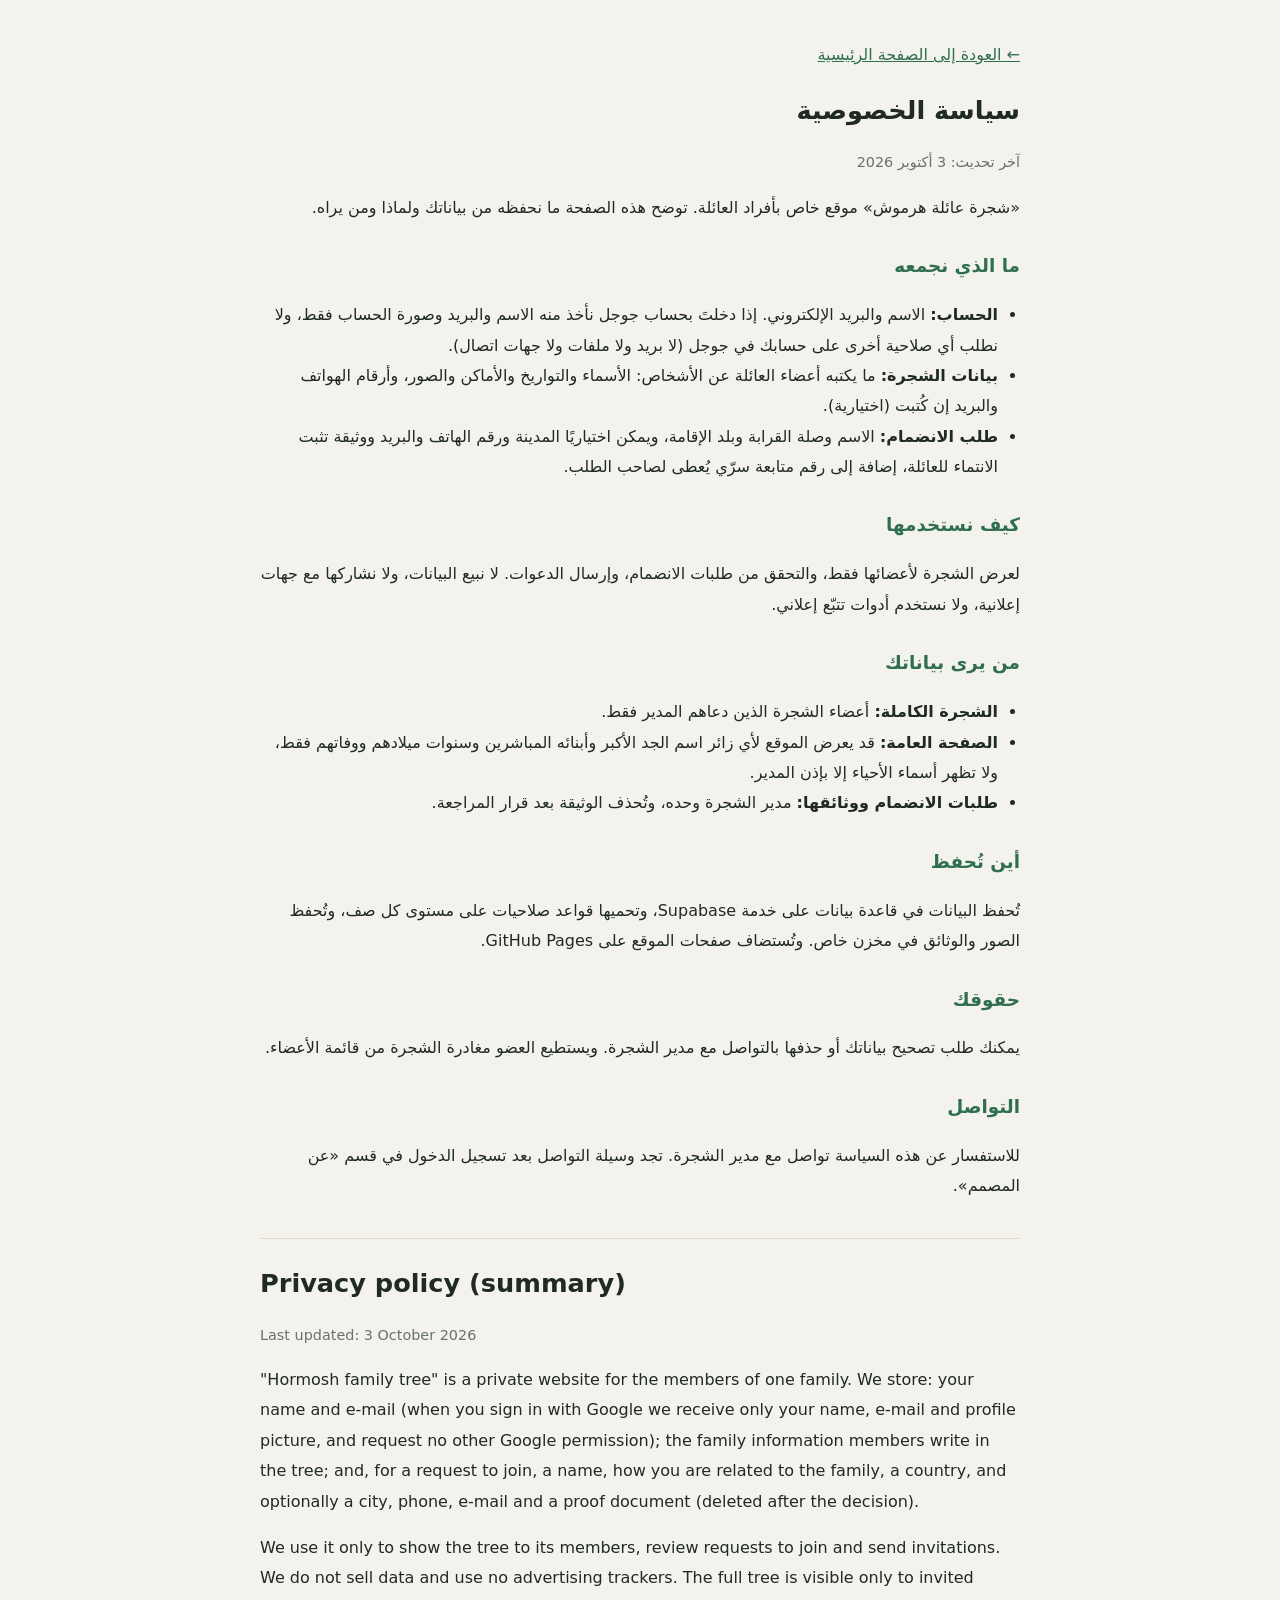
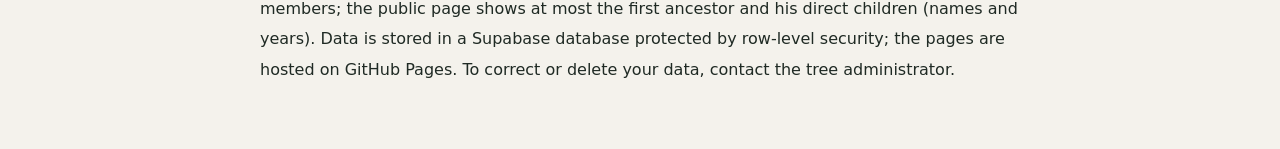
==== privacy.html @ 8e29c39a "Add a privacy policy page and link it from the home page Google asks for a public privacy policy add" ====
<!doctype html>
<html lang="ar" dir="rtl">
<head>
  <meta charset="utf-8">
  <meta name="viewport" content="width=device-width, initial-scale=1">
  <title>سياسة الخصوصية — شجرة عائلة هرموش</title>
  <meta name="description" content="ما الذي يحفظه موقع شجرة عائلة هرموش من بياناتك، ولماذا، ومن يراها.">
  <link rel="canonical" href="https://bdaboyahea1-prog.github.io/family-tree/privacy.html">
  <style>
    body { margin: 0; font-family: Tajawal, system-ui, sans-serif; line-height: 1.9; color: #1f2a24; background: #f4f2ec; }
    main { max-width: 760px; margin: 0 auto; padding: 24px 18px 48px; }
    h1 { font-size: 1.6rem; margin: 8px 0 4px; }
    h2 { font-size: 1.15rem; margin: 26px 0 6px; color: #2f6f4f; }
    p, li { font-size: 1rem; }
    ul { padding-inline-start: 22px; }
    .muted { color: #68726c; font-size: 0.9rem; }
    a { color: #2f6f4f; }
    .en { margin-top: 36px; padding-top: 12px; border-top: 1px solid #ddd8cb; direction: ltr; text-align: left; }
  </style>
</head>
<body>
<main>
  <p><a href="./">← العودة إلى الصفحة الرئيسية</a></p>
  <h1>سياسة الخصوصية</h1>
  <p class="muted">آخر تحديث: 3 أكتوبر 2026</p>
  <p>«شجرة عائلة هرموش» موقع خاص بأفراد العائلة. توضح هذه الصفحة ما نحفظه من بياناتك ولماذا ومن يراه.</p>

  <h2>ما الذي نجمعه</h2>
  <ul>
    <li><strong>الحساب:</strong> الاسم والبريد الإلكتروني. إذا دخلتَ بحساب جوجل نأخذ منه الاسم والبريد وصورة الحساب فقط، ولا نطلب أي صلاحية أخرى على حسابك في جوجل (لا بريد ولا ملفات ولا جهات اتصال).</li>
    <li><strong>بيانات الشجرة:</strong> ما يكتبه أعضاء العائلة عن الأشخاص: الأسماء والتواريخ والأماكن والصور، وأرقام الهواتف والبريد إن كُتبت (اختيارية).</li>
    <li><strong>طلب الانضمام:</strong> الاسم وصلة القرابة وبلد الإقامة، ويمكن اختياريًا المدينة ورقم الهاتف والبريد ووثيقة تثبت الانتماء للعائلة، إضافة إلى رقم متابعة سرّي يُعطى لصاحب الطلب.</li>
  </ul>

  <h2>كيف نستخدمها</h2>
  <p>لعرض الشجرة لأعضائها فقط، والتحقق من طلبات الانضمام، وإرسال الدعوات. لا نبيع البيانات، ولا نشاركها مع جهات إعلانية، ولا نستخدم أدوات تتبّع إعلاني.</p>

  <h2>من يرى بياناتك</h2>
  <ul>
    <li><strong>الشجرة الكاملة:</strong> أعضاء الشجرة الذين دعاهم المدير فقط.</li>
    <li><strong>الصفحة العامة:</strong> قد يعرض الموقع لأي زائر اسم الجد الأكبر وأبنائه المباشرين وسنوات ميلادهم ووفاتهم فقط، ولا تظهر أسماء الأحياء إلا بإذن المدير.</li>
    <li><strong>طلبات الانضمام ووثائقها:</strong> مدير الشجرة وحده، وتُحذف الوثيقة بعد قرار المراجعة.</li>
  </ul>

  <h2>أين تُحفظ</h2>
  <p>تُحفظ البيانات في قاعدة بيانات على خدمة Supabase، وتحميها قواعد صلاحيات على مستوى كل صف، وتُحفظ الصور والوثائق في مخزن خاص. وتُستضاف صفحات الموقع على GitHub Pages.</p>

  <h2>حقوقك</h2>
  <p>يمكنك طلب تصحيح بياناتك أو حذفها بالتواصل مع مدير الشجرة. ويستطيع العضو مغادرة الشجرة من قائمة الأعضاء.</p>

  <h2>التواصل</h2>
  <p>للاستفسار عن هذه السياسة تواصل مع مدير الشجرة. تجد وسيلة التواصل بعد تسجيل الدخول في قسم «عن المصمم».</p>

  <section class="en">
    <h1>Privacy policy (summary)</h1>
    <p class="muted">Last updated: 3 October 2026</p>
    <p>"Hormosh family tree" is a private website for the members of one family. We store: your name and e-mail (when you sign in with Google we receive only your name, e-mail and profile picture, and request no other Google permission); the family information members write in the tree; and, for a request to join, a name, how you are related to the family, a country, and optionally a city, phone, e-mail and a proof document (deleted after the decision).</p>
    <p>We use it only to show the tree to its members, review requests to join and send invitations. We do not sell data and use no advertising trackers. The full tree is visible only to invited members; the public page shows at most the first ancestor and his direct children (names and years). Data is stored in a Supabase database protected by row-level security; the pages are hosted on GitHub Pages. To correct or delete your data, contact the tree administrator.</p>
  </section>
</main>
</body>
</html>
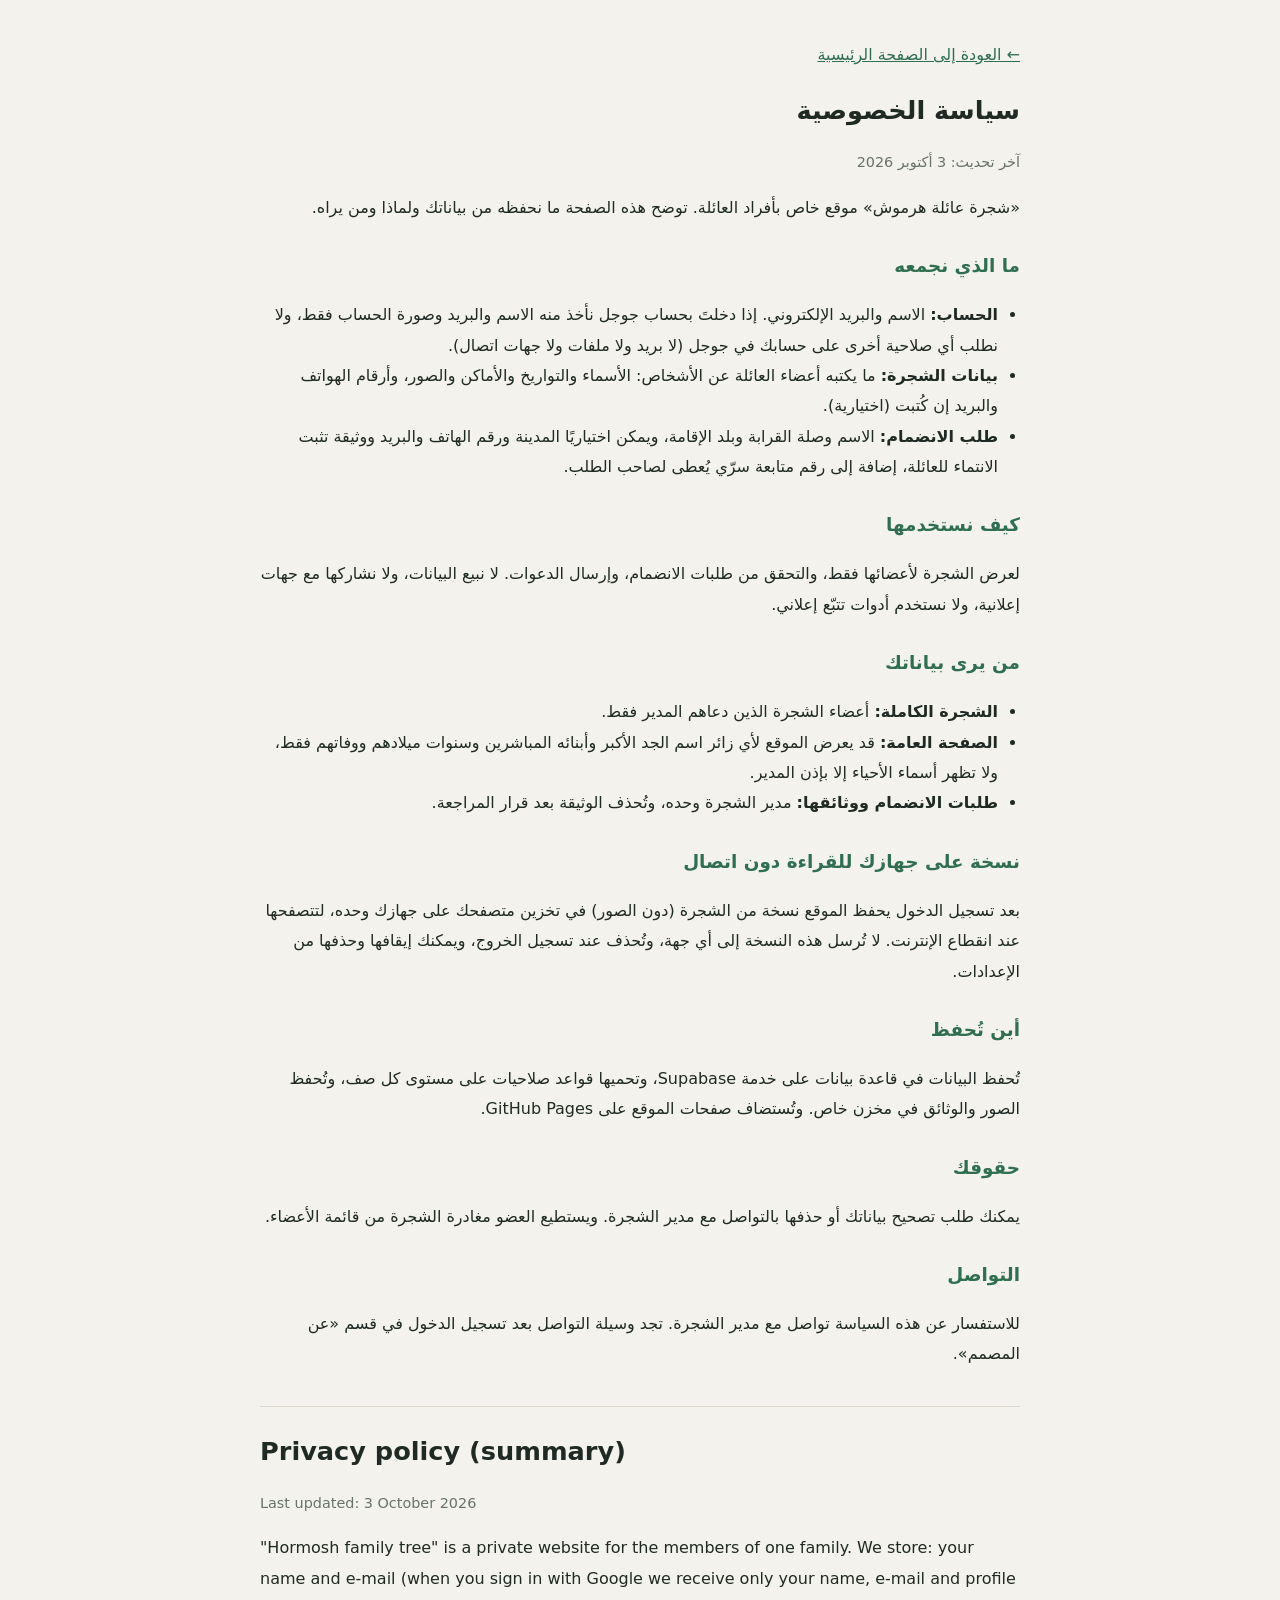
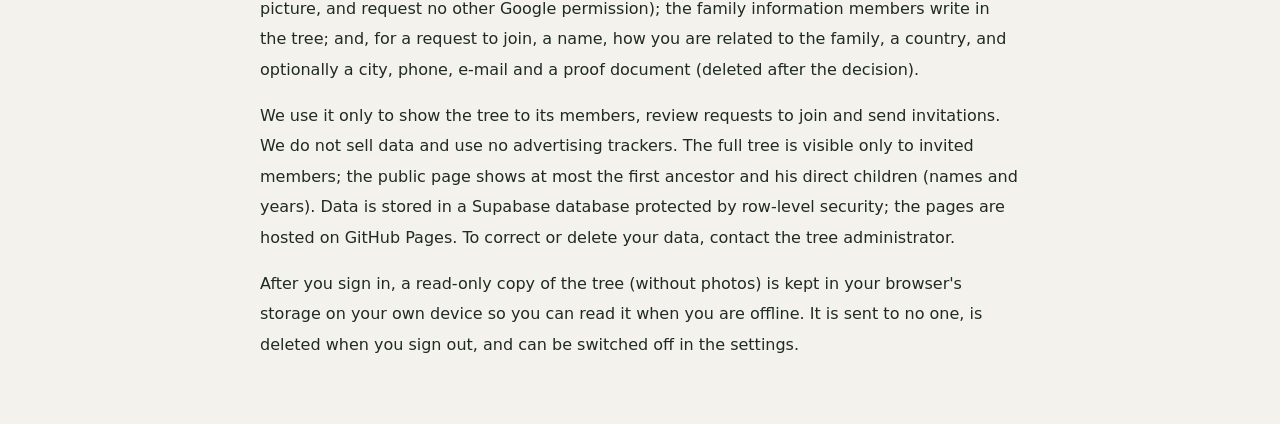
==== commit e156b71d: "Read the tree without a connection; fix the bottom bar's tree button After the tree loads, a copy (p" ====
--- a/privacy.html
+++ b/privacy.html
@@ -42,6 +42,9 @@
     <li><strong>طلبات الانضمام ووثائقها:</strong> مدير الشجرة وحده، وتُحذف الوثيقة بعد قرار المراجعة.</li>
   </ul>
 
+  <h2>نسخة على جهازك للقراءة دون اتصال</h2>
+  <p>بعد تسجيل الدخول يحفظ الموقع نسخة من الشجرة (دون الصور) في تخزين متصفحك على جهازك وحده، لتتصفحها عند انقطاع الإنترنت. لا تُرسل هذه النسخة إلى أي جهة، وتُحذف عند تسجيل الخروج، ويمكنك إيقافها وحذفها من الإعدادات.</p>
+
   <h2>أين تُحفظ</h2>
   <p>تُحفظ البيانات في قاعدة بيانات على خدمة Supabase، وتحميها قواعد صلاحيات على مستوى كل صف، وتُحفظ الصور والوثائق في مخزن خاص. وتُستضاف صفحات الموقع على GitHub Pages.</p>
 
@@ -56,6 +59,7 @@
     <p class="muted">Last updated: 3 October 2026</p>
     <p>"Hormosh family tree" is a private website for the members of one family. We store: your name and e-mail (when you sign in with Google we receive only your name, e-mail and profile picture, and request no other Google permission); the family information members write in the tree; and, for a request to join, a name, how you are related to the family, a country, and optionally a city, phone, e-mail and a proof document (deleted after the decision).</p>
     <p>We use it only to show the tree to its members, review requests to join and send invitations. We do not sell data and use no advertising trackers. The full tree is visible only to invited members; the public page shows at most the first ancestor and his direct children (names and years). Data is stored in a Supabase database protected by row-level security; the pages are hosted on GitHub Pages. To correct or delete your data, contact the tree administrator.</p>
+    <p>After you sign in, a read-only copy of the tree (without photos) is kept in your browser's storage on your own device so you can read it when you are offline. It is sent to no one, is deleted when you sign out, and can be switched off in the settings.</p>
   </section>
 </main>
 </body>
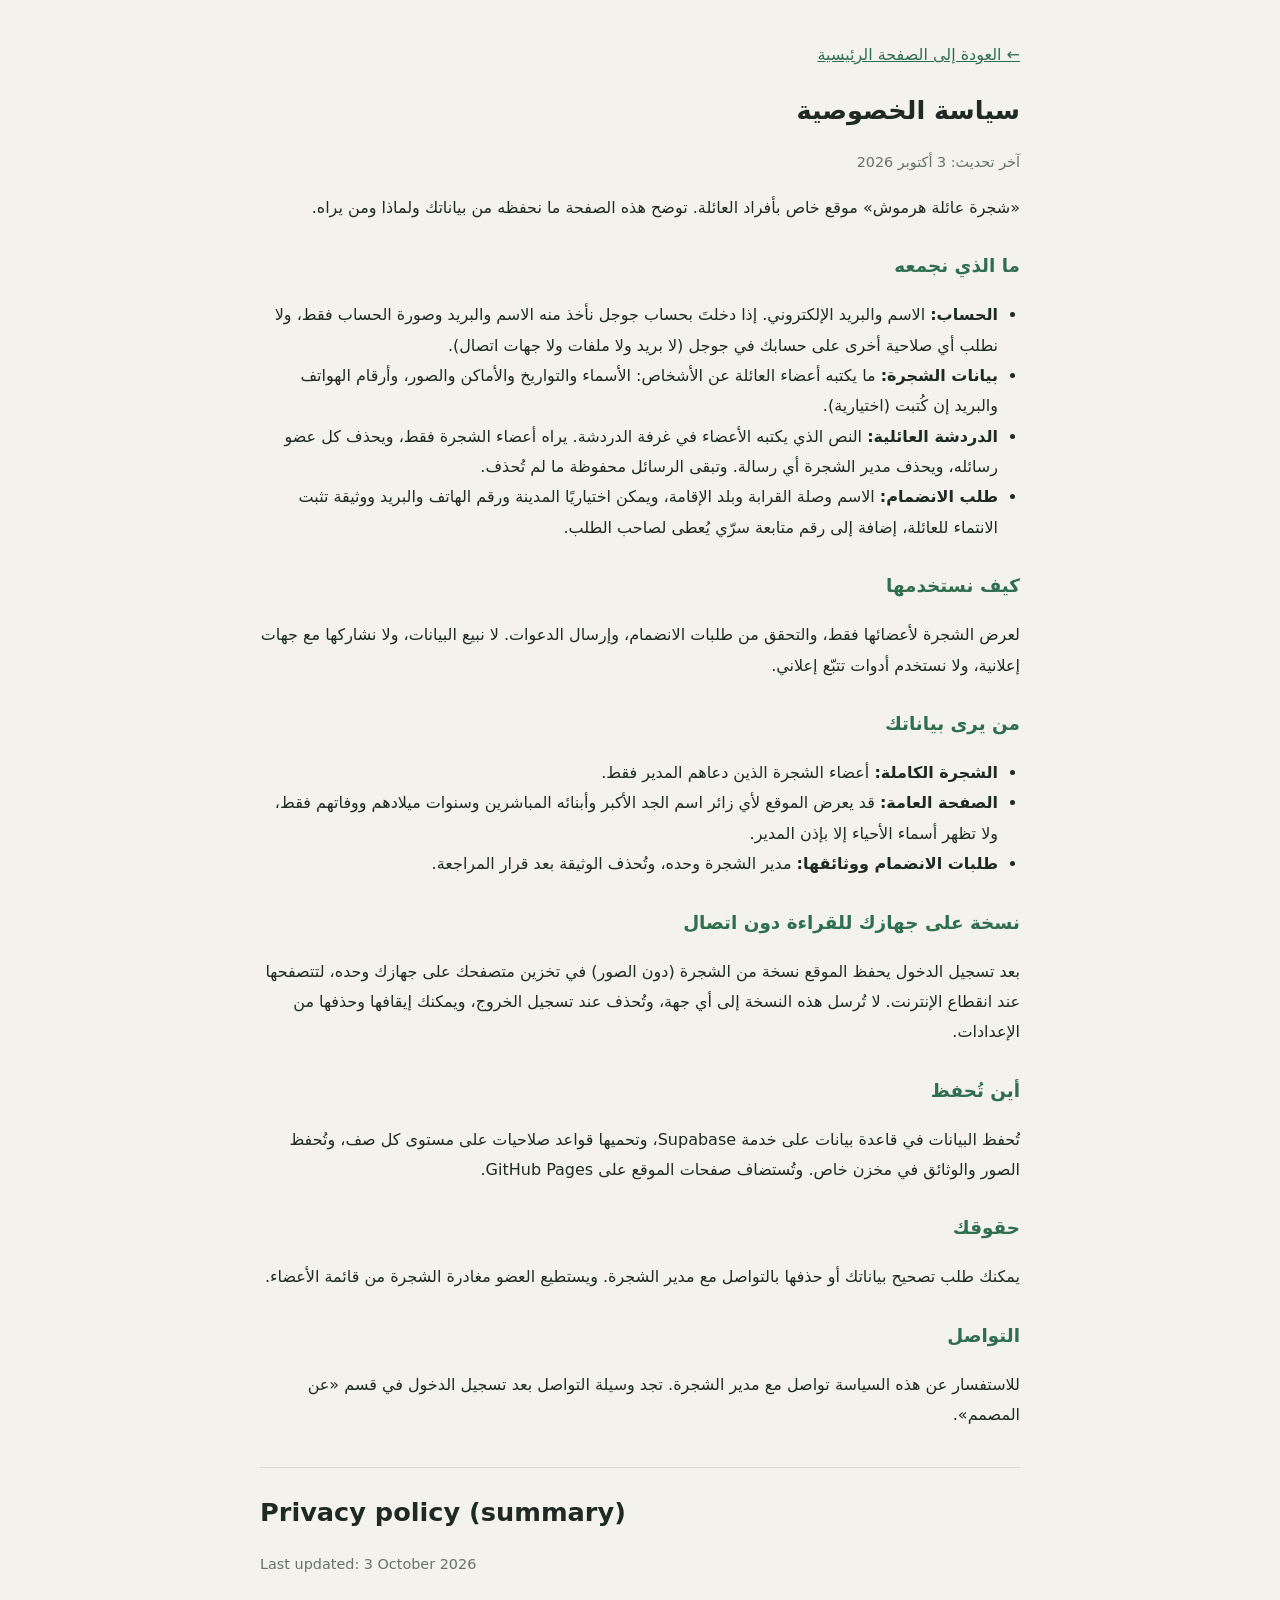
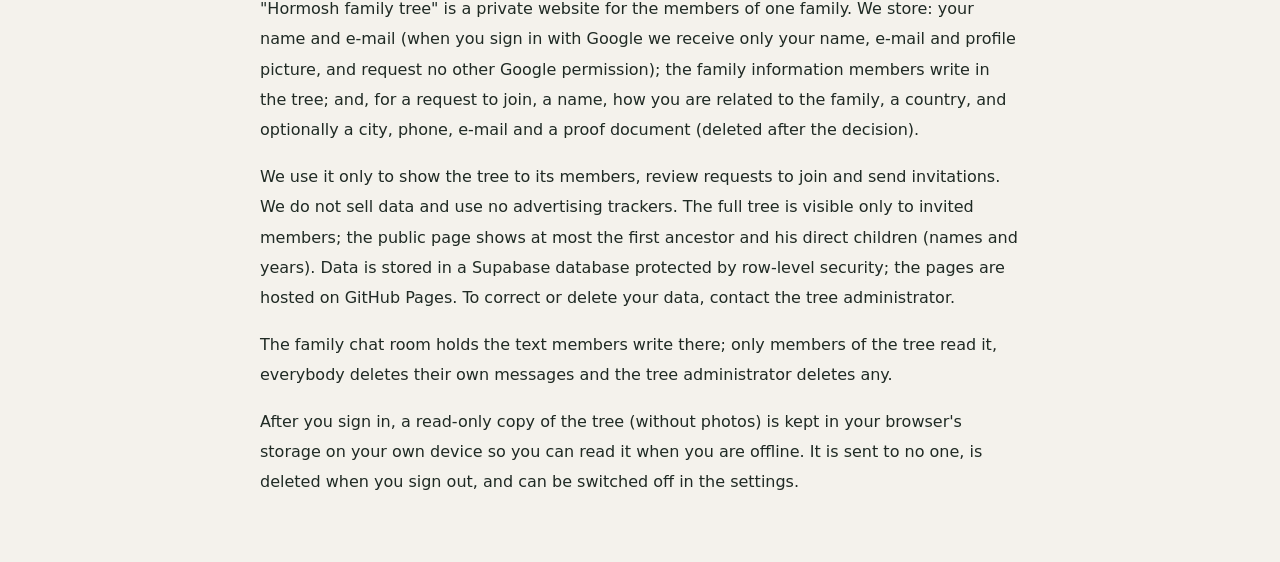
==== commit a6ed574a: "Family chat room: one room for the whole tree, every member writes supabase/018_chat.sql: tree_messa" ====
--- a/privacy.html
+++ b/privacy.html
@@ -29,6 +29,7 @@
   <ul>
     <li><strong>الحساب:</strong> الاسم والبريد الإلكتروني. إذا دخلتَ بحساب جوجل نأخذ منه الاسم والبريد وصورة الحساب فقط، ولا نطلب أي صلاحية أخرى على حسابك في جوجل (لا بريد ولا ملفات ولا جهات اتصال).</li>
     <li><strong>بيانات الشجرة:</strong> ما يكتبه أعضاء العائلة عن الأشخاص: الأسماء والتواريخ والأماكن والصور، وأرقام الهواتف والبريد إن كُتبت (اختيارية).</li>
+    <li><strong>الدردشة العائلية:</strong> النص الذي يكتبه الأعضاء في غرفة الدردشة. يراه أعضاء الشجرة فقط، ويحذف كل عضو رسائله، ويحذف مدير الشجرة أي رسالة. وتبقى الرسائل محفوظة ما لم تُحذف.</li>
     <li><strong>طلب الانضمام:</strong> الاسم وصلة القرابة وبلد الإقامة، ويمكن اختياريًا المدينة ورقم الهاتف والبريد ووثيقة تثبت الانتماء للعائلة، إضافة إلى رقم متابعة سرّي يُعطى لصاحب الطلب.</li>
   </ul>
 
@@ -59,6 +60,7 @@
     <p class="muted">Last updated: 3 October 2026</p>
     <p>"Hormosh family tree" is a private website for the members of one family. We store: your name and e-mail (when you sign in with Google we receive only your name, e-mail and profile picture, and request no other Google permission); the family information members write in the tree; and, for a request to join, a name, how you are related to the family, a country, and optionally a city, phone, e-mail and a proof document (deleted after the decision).</p>
     <p>We use it only to show the tree to its members, review requests to join and send invitations. We do not sell data and use no advertising trackers. The full tree is visible only to invited members; the public page shows at most the first ancestor and his direct children (names and years). Data is stored in a Supabase database protected by row-level security; the pages are hosted on GitHub Pages. To correct or delete your data, contact the tree administrator.</p>
+    <p>The family chat room holds the text members write there; only members of the tree read it, everybody deletes their own messages and the tree administrator deletes any.</p>
     <p>After you sign in, a read-only copy of the tree (without photos) is kept in your browser's storage on your own device so you can read it when you are offline. It is sent to no one, is deleted when you sign out, and can be switched off in the settings.</p>
   </section>
 </main>
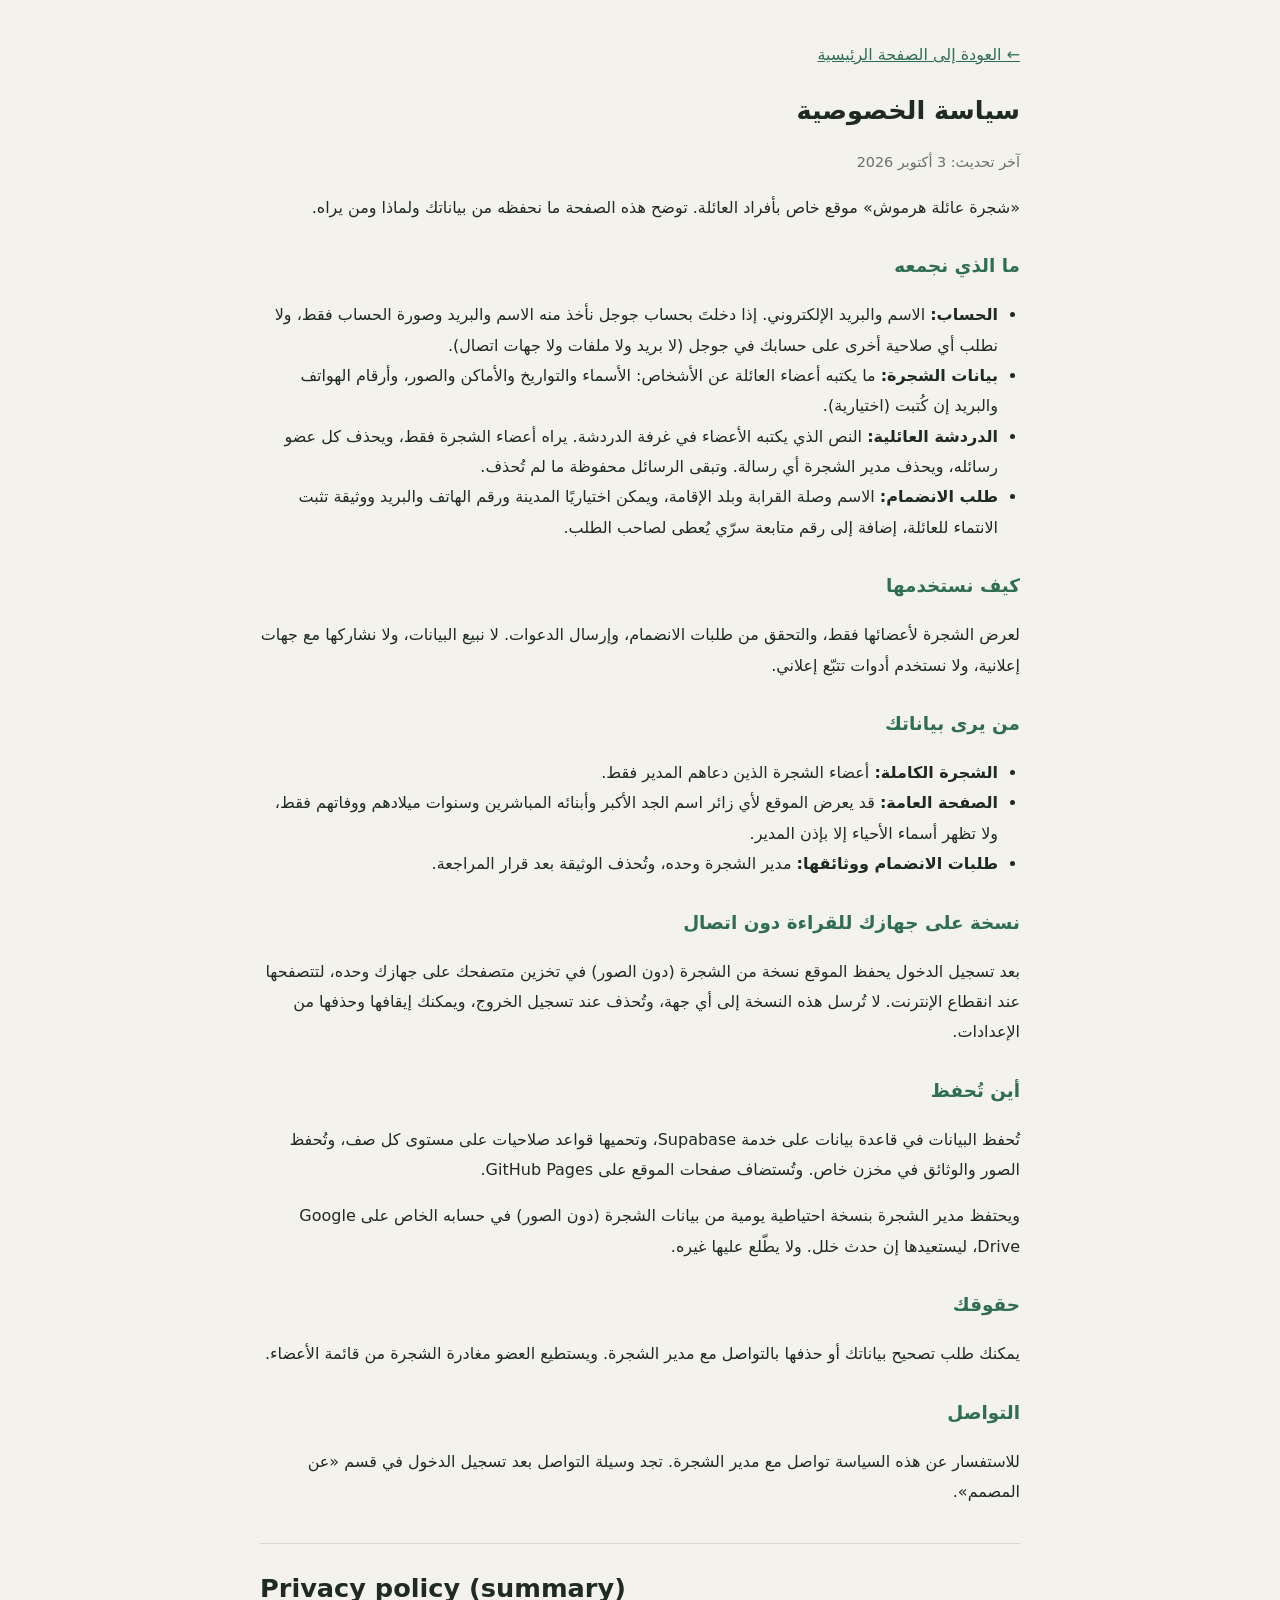
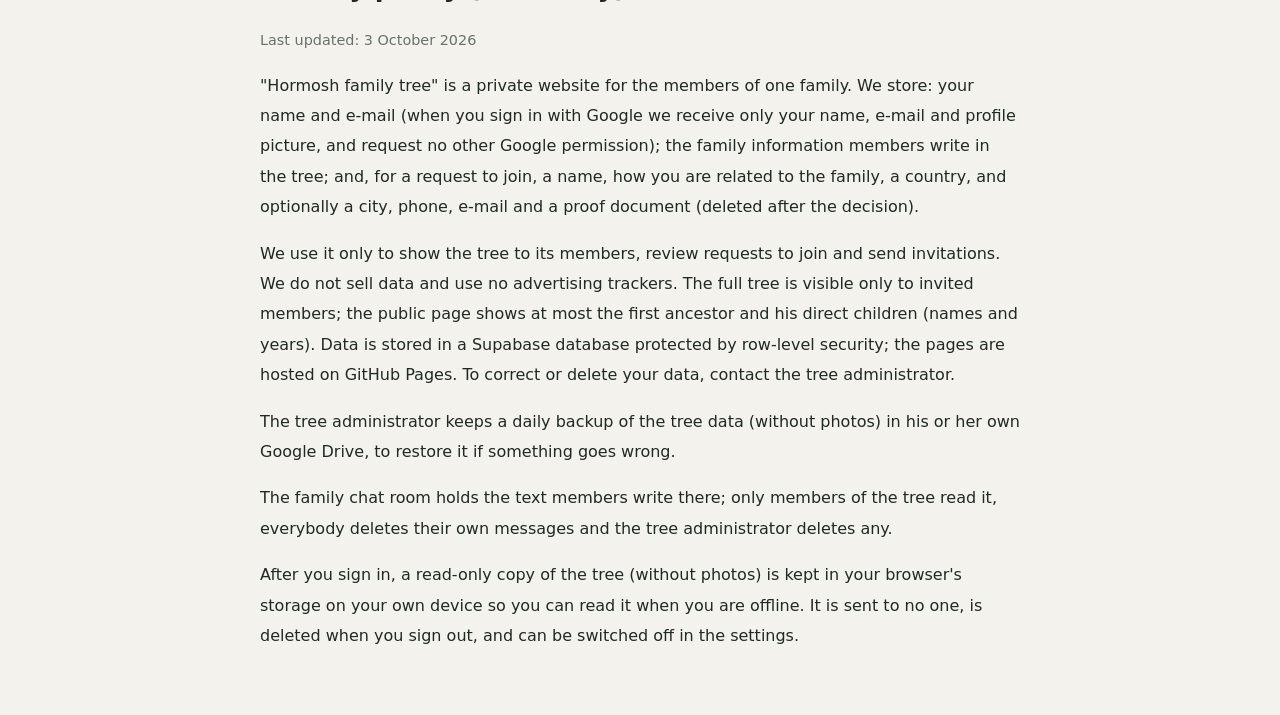
==== commit b9a52fc9: "Daily backup to Google Drive and a daily visit that keeps the database awake * supabase/019_backup.s" ====
--- a/privacy.html
+++ b/privacy.html
@@ -49,6 +49,8 @@
   <h2>أين تُحفظ</h2>
   <p>تُحفظ البيانات في قاعدة بيانات على خدمة Supabase، وتحميها قواعد صلاحيات على مستوى كل صف، وتُحفظ الصور والوثائق في مخزن خاص. وتُستضاف صفحات الموقع على GitHub Pages.</p>
 
+  <p>ويحتفظ مدير الشجرة بنسخة احتياطية يومية من بيانات الشجرة (دون الصور) في حسابه الخاص على Google Drive، ليستعيدها إن حدث خلل. ولا يطّلع عليها غيره.</p>
+
   <h2>حقوقك</h2>
   <p>يمكنك طلب تصحيح بياناتك أو حذفها بالتواصل مع مدير الشجرة. ويستطيع العضو مغادرة الشجرة من قائمة الأعضاء.</p>
 
@@ -60,6 +62,7 @@
     <p class="muted">Last updated: 3 October 2026</p>
     <p>"Hormosh family tree" is a private website for the members of one family. We store: your name and e-mail (when you sign in with Google we receive only your name, e-mail and profile picture, and request no other Google permission); the family information members write in the tree; and, for a request to join, a name, how you are related to the family, a country, and optionally a city, phone, e-mail and a proof document (deleted after the decision).</p>
     <p>We use it only to show the tree to its members, review requests to join and send invitations. We do not sell data and use no advertising trackers. The full tree is visible only to invited members; the public page shows at most the first ancestor and his direct children (names and years). Data is stored in a Supabase database protected by row-level security; the pages are hosted on GitHub Pages. To correct or delete your data, contact the tree administrator.</p>
+    <p>The tree administrator keeps a daily backup of the tree data (without photos) in his or her own Google Drive, to restore it if something goes wrong.</p>
     <p>The family chat room holds the text members write there; only members of the tree read it, everybody deletes their own messages and the tree administrator deletes any.</p>
     <p>After you sign in, a read-only copy of the tree (without photos) is kept in your browser's storage on your own device so you can read it when you are offline. It is sent to no one, is deleted when you sign out, and can be switched off in the settings.</p>
   </section>
